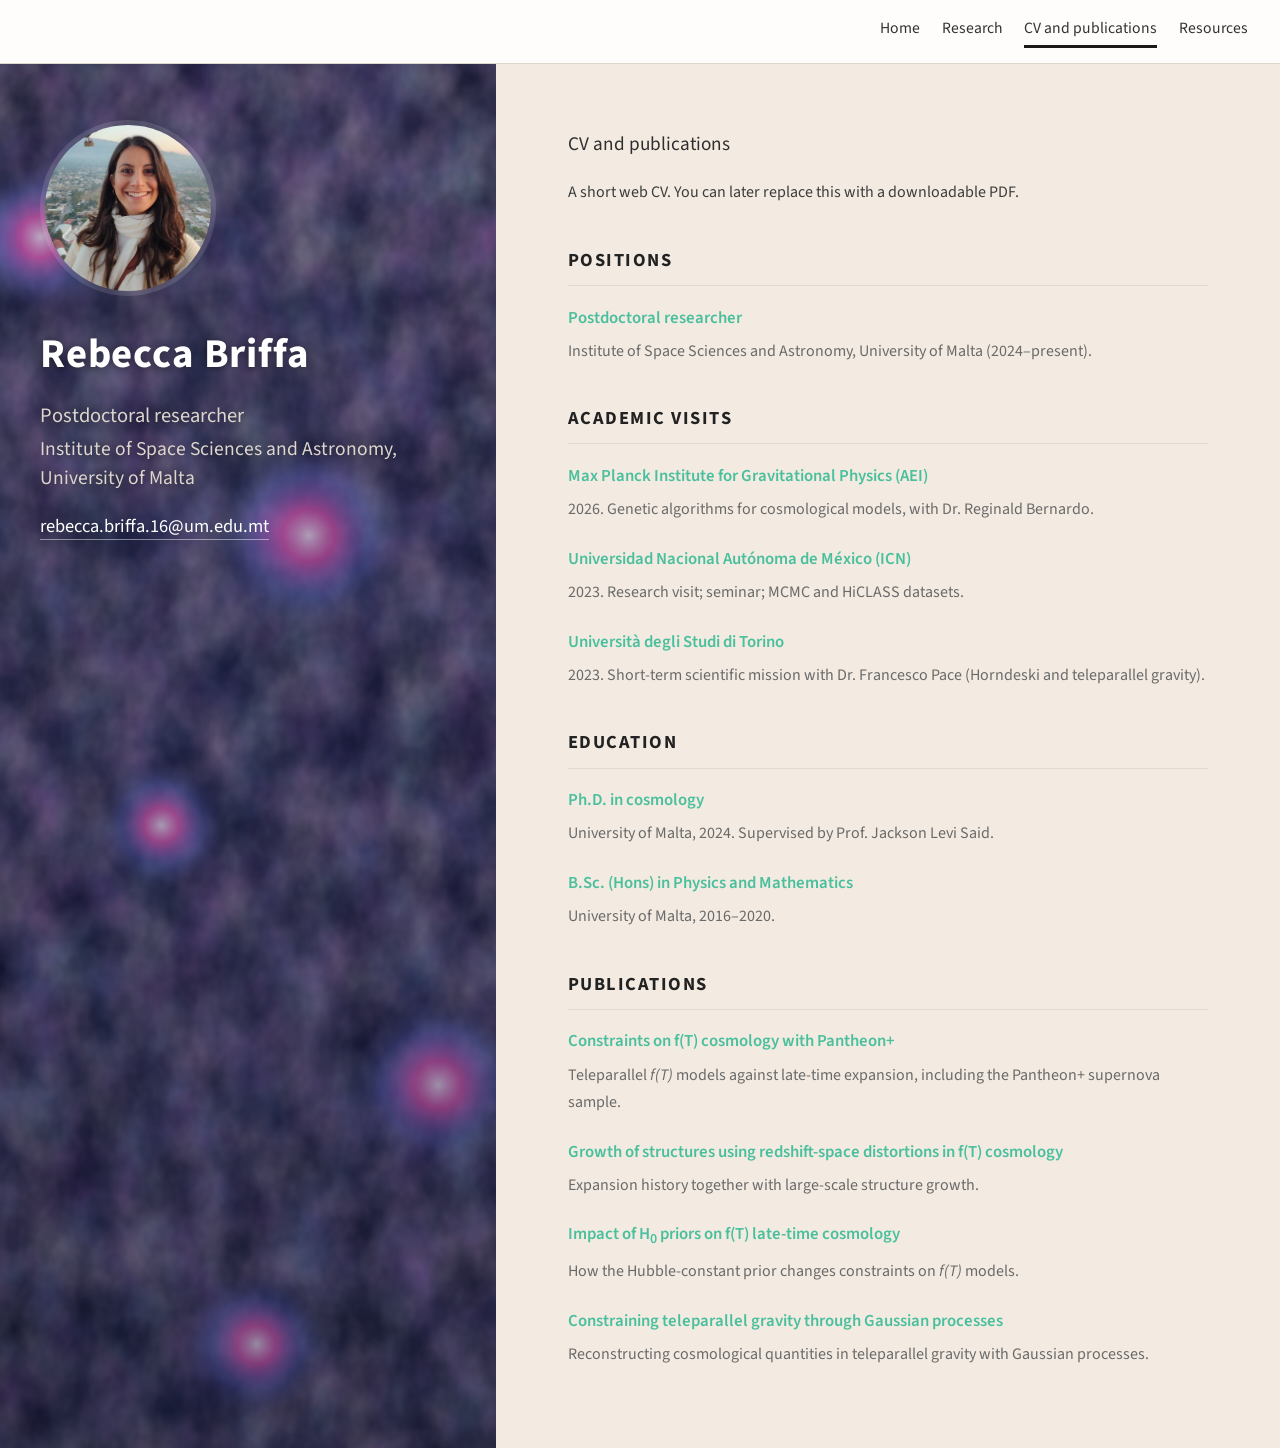
==== cv.html @ f892a768 "Add a personal GitHub Pages site with research, talks, and public code links." ====
<!DOCTYPE html>
<html lang="en">
  <head>
    <meta charset="UTF-8" />
    <meta name="viewport" content="width=device-width, initial-scale=1.0" />
    <title>CV and publications — Rebecca Briffa</title>
    <link rel="preconnect" href="https://fonts.googleapis.com" />
    <link rel="preconnect" href="https://fonts.gstatic.com" crossorigin />
    <link
      href="https://fonts.googleapis.com/css2?family=Source+Sans+3:ital,wght@0,400;0,600;0,700;1,400&display=swap"
      rel="stylesheet"
    />
    <link rel="stylesheet" href="styles.css" />
  </head>
  <body>
    <header class="site-header">
      <nav class="site-nav" aria-label="Main">
        <a href="index.html">Home</a>
        <a href="research.html">Research</a>
        <a href="cv.html" class="active">CV and publications</a>
        <a href="resources.html">Resources</a>
      </nav>
    </header>
    <div class="page">
      <aside class="sidebar">
        <div class="photo-wrap">
          <img class="photo" src="photo.png" alt="Portrait of Rebecca Briffa" />
        </div>
        <h1>Rebecca Briffa</h1>
        <p class="role">
          Postdoctoral researcher<br />
          <span>Institute of Space Sciences and Astronomy,<br />University of Malta</span>
        </p>
        <p class="email">
          <a href="mailto:rebecca.briffa.16@um.edu.mt">rebecca.briffa.16@um.edu.mt</a>
        </p>
      </aside>
      <main class="content">
        <p class="lead">CV and publications</p>
        <p>
          A short web CV. You can later replace this with a downloadable PDF.
        </p>

        <section>
          <h2>Positions</h2>
          <ul class="work">
            <li>
              <h3>Postdoctoral researcher</h3>
              <p>
                Institute of Space Sciences and Astronomy, University of Malta
                (2024–present).
              </p>
            </li>
          </ul>
        </section>

        <section>
          <h2>Academic visits</h2>
          <ul class="work">
            <li>
              <h3>Max Planck Institute for Gravitational Physics (AEI)</h3>
              <p>
                2026. Genetic algorithms for cosmological models, with
                Dr. Reginald Bernardo.
              </p>
            </li>
            <li>
              <h3>Universidad Nacional Autónoma de México (ICN)</h3>
              <p>
                2023. Research visit; seminar; MCMC and HiCLASS datasets.
              </p>
            </li>
            <li>
              <h3>Università degli Studi di Torino</h3>
              <p>
                2023. Short-term scientific mission with Dr. Francesco Pace
                (Horndeski and teleparallel gravity).
              </p>
            </li>
          </ul>
        </section>

        <section>
          <h2>Education</h2>
          <ul class="work">
            <li>
              <h3>Ph.D. in cosmology</h3>
              <p>
                University of Malta, 2024. Supervised by Prof. Jackson Levi
                Said.
              </p>
            </li>
            <li>
              <h3>B.Sc. (Hons) in Physics and Mathematics</h3>
              <p>University of Malta, 2016–2020.</p>
            </li>
          </ul>
        </section>

        <section>
          <h2>Publications</h2>
          <ul class="work">
            <li>
              <h3>Constraints on f(T) cosmology with Pantheon+</h3>
              <p>
                Teleparallel <em>f(T)</em> models against late-time expansion,
                including the Pantheon+ supernova sample.
              </p>
            </li>
            <li>
              <h3>Growth of structures using redshift-space distortions in f(T) cosmology</h3>
              <p>
                Expansion history together with large-scale structure growth.
              </p>
            </li>
            <li>
              <h3>Impact of H<sub>0</sub> priors on f(T) late-time cosmology</h3>
              <p>
                How the Hubble-constant prior changes constraints on
                <em>f(T)</em> models.
              </p>
            </li>
            <li>
              <h3>Constraining teleparallel gravity through Gaussian processes</h3>
              <p>
                Reconstructing cosmological quantities in teleparallel gravity
                with Gaussian processes.
              </p>
            </li>
          </ul>
        </section>
      </main>
    </div>
  </body>
</html>
---- styles.css ----
:root {
  --ink: #3c3c3c;
  --muted: #6a6a6a;
  --line: #e4d9cc;
  --accent: #49bf9d;
  --sidebar: #1f1815;
  --sidebar-text: #ffffff;
  --sidebar-muted: #b8b0a8;
  --page: #f3ebe1;
  --header: #fffdfb;
}

* {
  box-sizing: border-box;
}

html,
body {
  margin: 0;
  min-height: 100%;
}

body {
  font-family: "Source Sans 3", "Segoe UI", sans-serif;
  color: var(--ink);
  background: var(--page);
  line-height: 1.7;
}

.site-header {
  display: flex;
  flex-wrap: wrap;
  align-items: center;
  justify-content: flex-end;
  gap: 0.75rem 1.5rem;
  padding: 0.95rem 2rem;
  background: var(--header);
  border-bottom: 1px solid #ddd6cc;
  position: sticky;
  top: 0;
  z-index: 20;
}

.site-nav {
  display: flex;
  flex-wrap: wrap;
  gap: 1.35rem;
}

.site-nav a {
  color: #333;
  text-decoration: none;
  font-size: 0.98rem;
  padding-bottom: 0.2rem;
  border-bottom: 3px solid transparent;
}

.site-nav a:hover,
.site-nav a.active {
  border-bottom-color: #1a1a1a;
}

.page {
  display: grid;
  grid-template-columns: 31rem minmax(0, 1fr);
  min-height: calc(100vh - 3.5rem);
}

.sidebar {
  position: relative;
  isolation: isolate;
  background-color: #07102a;
  background-image:
    linear-gradient(180deg, rgba(8, 12, 36, 0.18), rgba(8, 12, 36, 0.38)),
    url("dark-matter.svg");
  background-size: cover;
  background-position: center;
  color: var(--sidebar-text);
  padding: 3.5rem 2.5rem;
  text-align: left;
  text-shadow: 0 1px 8px rgba(0, 0, 0, 0.45);
}

.photo-wrap {
  width: 11rem;
  height: 11rem;
  margin: 0 0 1.5rem;
  border-radius: 50%;
  overflow: hidden;
  border: 0.35rem solid rgba(255, 255, 255, 0.12);
}

.photo {
  width: 100%;
  height: 100%;
  object-fit: cover;
  object-position: 50% 68%;
  transform: scale(1.35);
}

.placeholder {
  display: grid;
  place-items: center;
  background: #4a403a;
  color: var(--sidebar-muted);
  font-size: 0.85rem;
}

.sidebar h1 {
  margin: 0 0 0.7rem;
  font-size: 2.55rem;
  font-weight: 700;
  letter-spacing: 0.02em;
}

.role {
  margin: 0 0 1.1rem;
  color: #ddd6ce;
  font-size: 1.28rem;
  line-height: 1.5;
}

.role span {
  display: inline-block;
  margin-top: 0.2rem;
  font-size: 1.22rem;
}

.email {
  margin: 0 0 1.35rem;
}

.email a {
  color: #fff;
  font-size: 1.15rem;
  text-decoration: none;
  border-bottom: 1px solid rgba(255, 255, 255, 0.45);
  text-shadow: none;
}

.email a:hover {
  color: #49bf9d;
  border-bottom-color: #49bf9d;
}

.social {
  margin-top: 0.25rem;
}

.github-btn {
  display: inline-flex;
  align-items: center;
  gap: 0.5rem;
  padding: 0.55rem 1.15rem;
  border-radius: 999px;
  background: #fff;
  color: #171515;
  font-weight: 700;
  font-size: 1.12rem;
  text-decoration: none;
  text-shadow: none;
  box-shadow: 0 4px 16px rgba(0, 0, 0, 0.28);
}

.github-btn svg {
  width: 1.2rem;
  height: 1.2rem;
}

.github-btn:hover {
  background: #49bf9d;
  color: #fff;
}

.content {
  padding: 4rem 4.5rem 5rem;
  max-width: 52rem;
}

.lead {
  font-size: 1.2rem;
  color: #2e2e2e;
}

.content p {
  margin: 0 0 1.15rem;
}

.content h2 {
  margin: 2.4rem 0 1.1rem;
  font-size: 1.15rem;
  letter-spacing: 0.08em;
  text-transform: uppercase;
  color: #222;
  border-bottom: 1px solid var(--line);
  padding-bottom: 0.55rem;
}

.pipeline {
  margin: 0 0 2rem;
}

.pipeline img {
  width: 100%;
  height: auto;
  display: block;
}

.aim-grid {
  display: grid;
  grid-template-columns: repeat(3, minmax(0, 1fr));
  gap: 1.1rem;
  margin: 0 0 2.2rem;
}

.aim-card {
  background: rgba(255, 255, 255, 0.45);
  border: 1px solid var(--line);
  border-radius: 0.75rem;
  padding: 1rem 1.05rem 0.85rem;
}

.aim-card h3 {
  margin: 0 0 0.65rem;
  font-size: 0.88rem;
  font-weight: 600;
  color: #222;
  letter-spacing: 0;
  text-transform: none;
}

.aim-card .kicker {
  margin: 0 0 0.2rem;
  font-size: 1.12rem;
}

.aim-card ul {
  margin: 0;
  padding-left: 1.1rem;
  color: var(--muted);
  font-size: 0.95rem;
}

.aim-card li {
  margin: 0 0 0.35rem;
}

@media (max-width: 1100px) {
  .aim-grid {
    grid-template-columns: 1fr;
  }
}

.topic {
  margin: 0 0 1.85rem;
}

.topic h3 {
  margin: 0 0 0.45rem;
  font-size: 0.95rem;
  font-weight: 600;
  color: #222;
  letter-spacing: 0;
  text-transform: none;
}

.kicker {
  margin: 0 0 0.15rem;
  font-size: 1.35rem;
  letter-spacing: 0.06em;
  text-transform: uppercase;
  color: var(--accent);
  font-weight: 700;
}

.work {
  list-style: none;
  margin: 0;
  padding: 0;
  display: grid;
  gap: 1.35rem;
}

.work h3 {
  margin: 0 0 0.35rem;
  font-size: 1.05rem;
  color: var(--accent);
  font-weight: 600;
}

.work p {
  margin: 0;
  color: var(--muted);
}

.content a {
  color: var(--accent);
}

.resource-list {
  list-style: none;
  margin: 0;
  padding: 0;
  display: grid;
  gap: 1.2rem;
}

.resource-list h3 {
  margin: 0 0 0.3rem;
}

.resource-list a {
  font-weight: 600;
}

@media (max-width: 900px) {
  .page {
    grid-template-columns: 1fr;
  }

  .site-header {
    padding: 0.85rem 1.2rem;
  }

  .sidebar {
    padding: 2.5rem 1.5rem 2rem;
  }

  .content {
    padding: 2rem 1.4rem 3rem;
  }
}
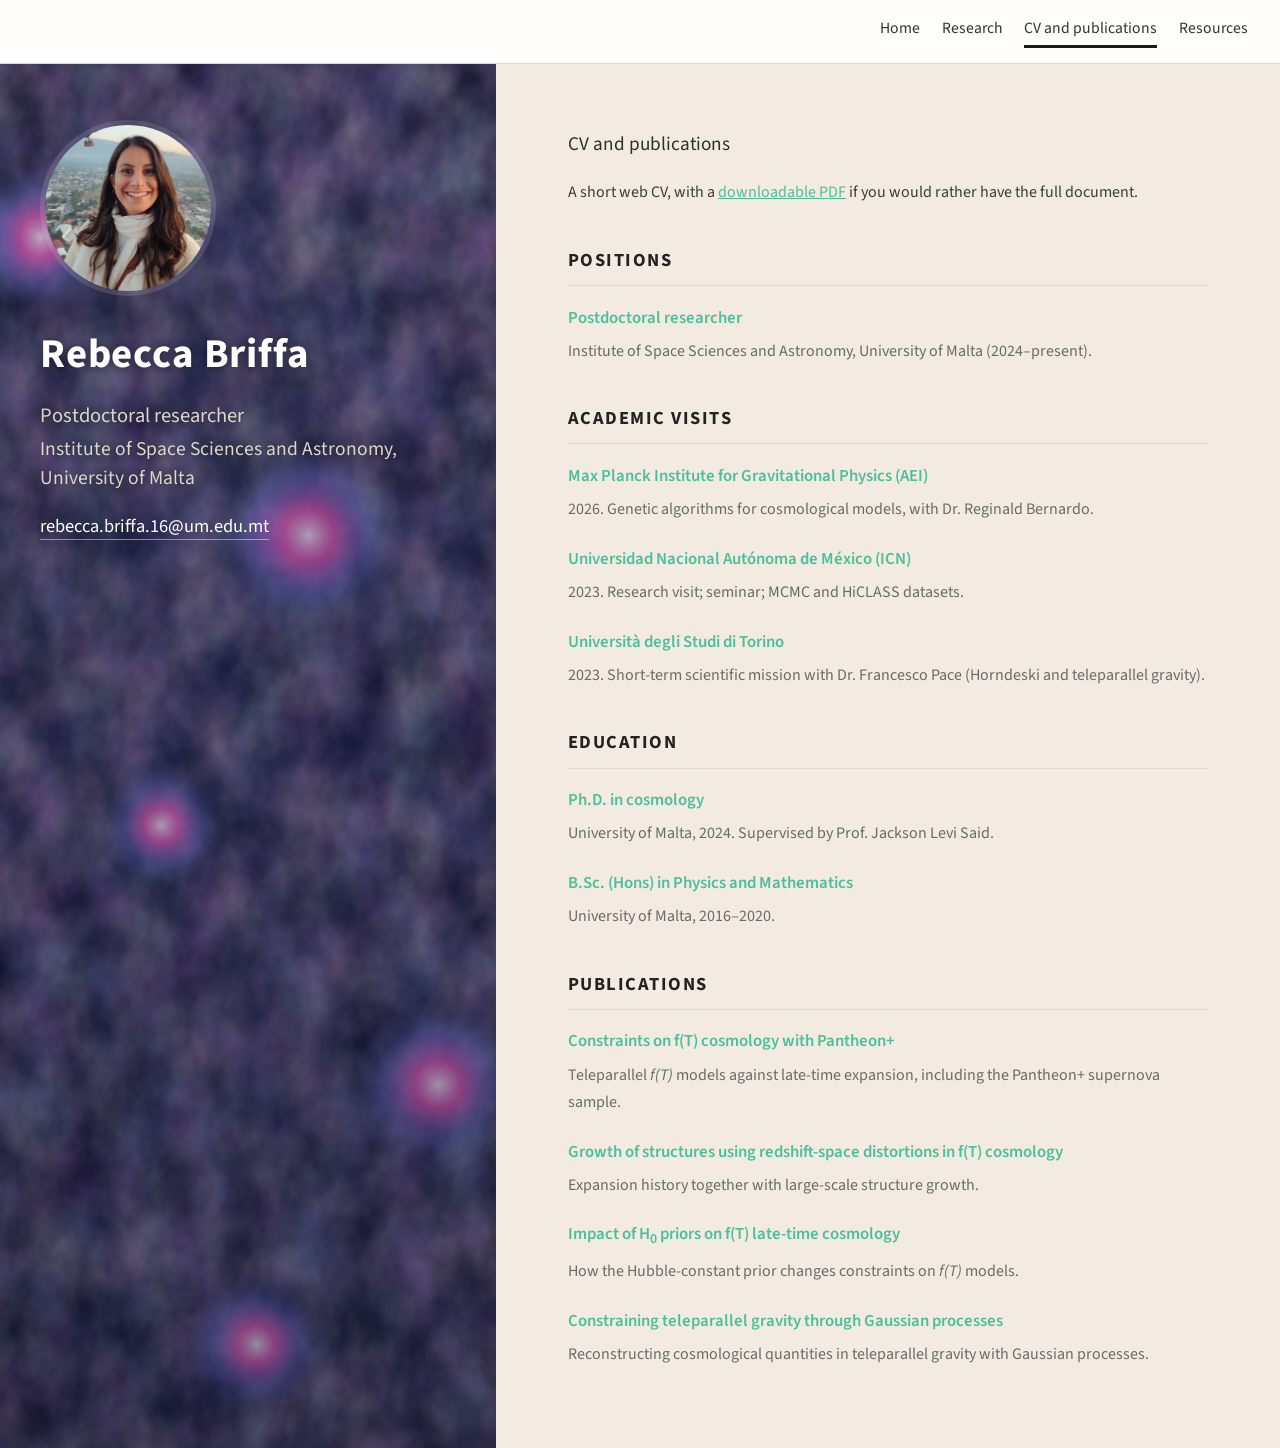
==== commit 137dcf4b: "Add a downloadable CV PDF to the web CV page." ====
--- a/cv.html
+++ b/cv.html
@@ -38,7 +38,9 @@
       <main class="content">
         <p class="lead">CV and publications</p>
         <p>
-          A short web CV. You can later replace this with a downloadable PDF.
+          A short web CV, with a
+          <a href="Rebecca_Briffa_CV.pdf">downloadable PDF</a>
+          if you would rather have the full document.
         </p>
 
         <section>
